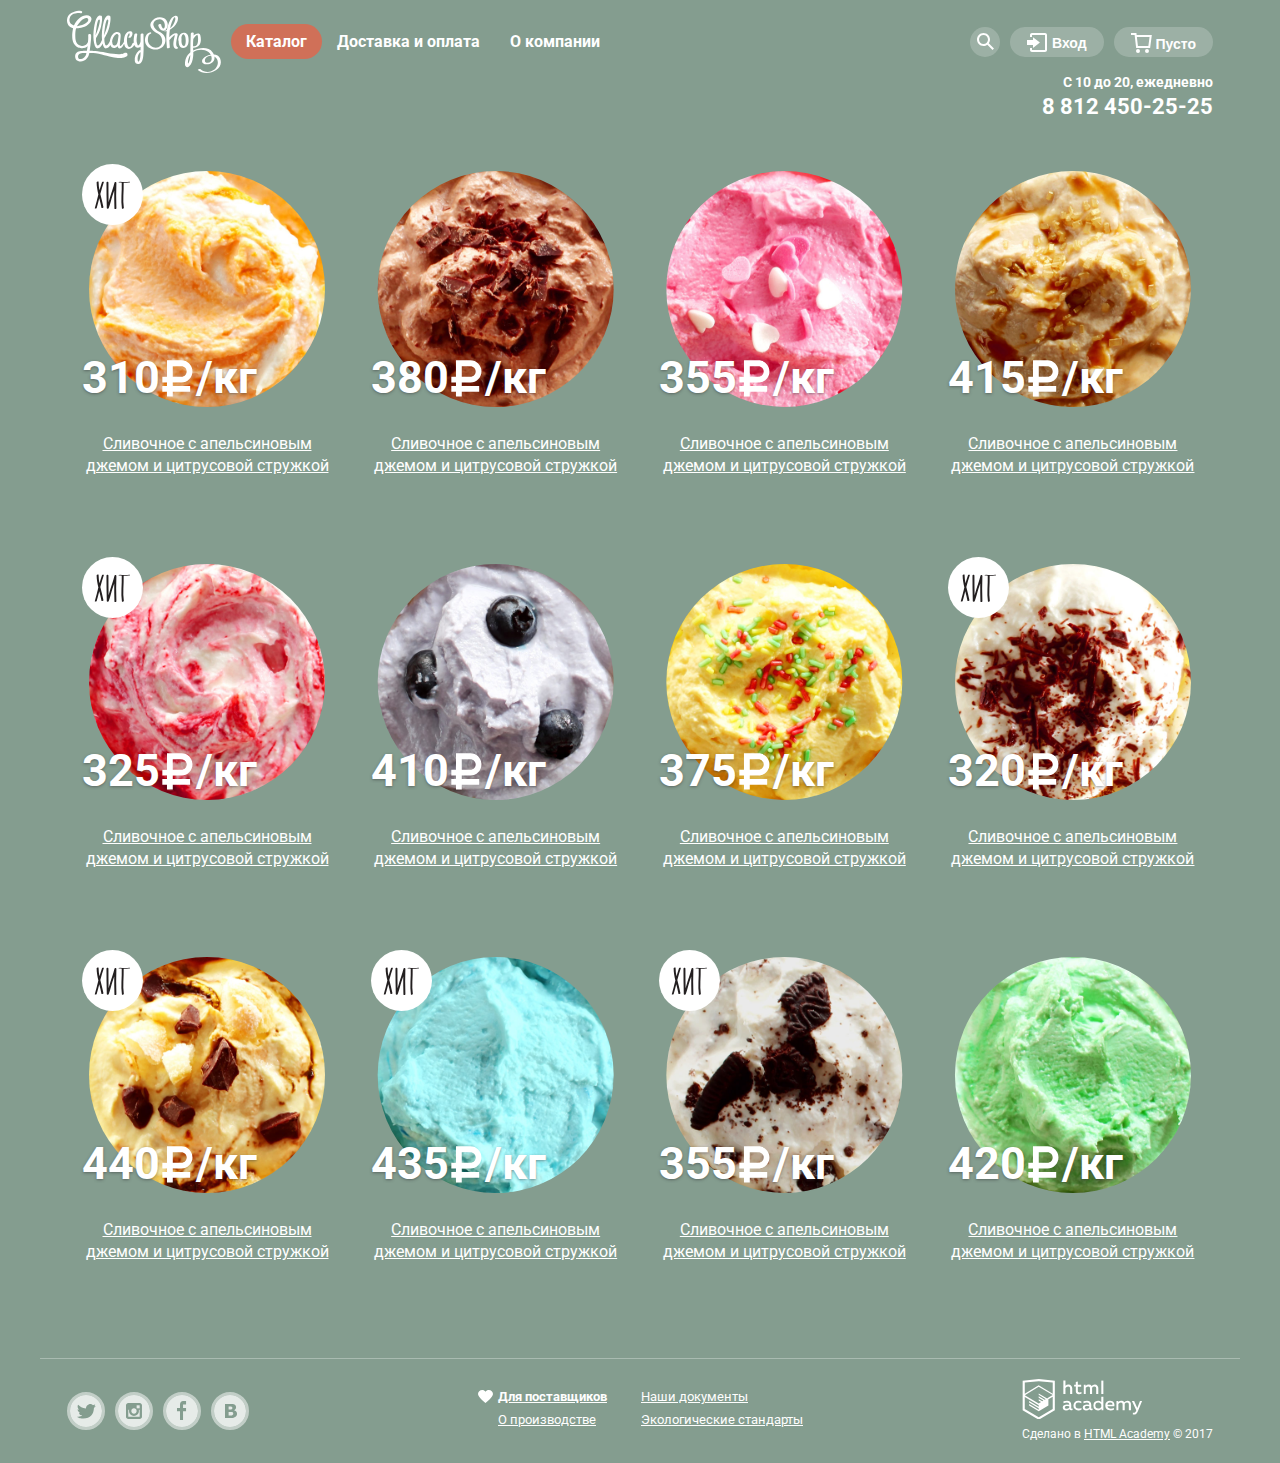
==== catalog.html @ da837dc6 "начал catalog" ====
<!DOCTYPE html>
<html lang="ru">
  <head>
    <meta charset="utf-8">
    <title>GllacyShop</title>
    <link href="https://fonts.googleapis.com/css?family=Roboto:400,700&display=swap" rel="stylesheet">
    <link rel="stylesheet" href="css/catalog.css">
  </head>
  <body class="bg_color_1">
    <div class="container">
      <header class="main_header">
        <div class="main_header__container_wrapper">
          <img src="img/logo.svg" alt="GllacyShop" class="logo">
          <nav>
            <ul class="site_navigation">
              <li>
                <a class="site_navigation__news_link active" href="#">Каталог</a>
                <ul class="site_navigation__news">
                  <li><a href="#">Новинки</a></li>
                  <li><a href="#">Сливочное</a></li>
                  <li><a href="#">Щербеты</a></li>
                  <li><a href="#">Фруктовый лед</a></li>
                  <li><a href="#">Мелорин</a></li>
                </ul>
              </li>
              <li><a href="#">Доставка и оплата</a></li>
              <li><a href="#">О компании</a></li>
            </ul>
            <div class="user_navigation">
              <div class="search_container">
                <button class="search">
                  <svg version="1.1" xmlns="http://www.w3.org/2000/svg" xmlns:xlink="http://www.w3.org/1999/xlink" x="0px" y="0px" width="17px"
                  	 height="17px" viewBox="0 0 17 17" enable-background="new 0 0 17 17" xml:space="preserve">
                  	<path fill="#FFFFFF" d="M16.958,15.527L11.75,10.32C12.533,9.247,13,7.93,13,6.5C13,2.91,10.09,0,6.5,0S0,2.91,0,6.5
                  		S2.91,13,6.5,13c1.438,0,2.763-0.473,3.839-1.263l5.205,5.204L16.958,15.527z M6.5,11C4.019,11,2,8.981,2,6.5S4.019,2,6.5,2
                    S11,4.019,11,6.5S8.981,11,6.5,11z"/>
                  </svg>
                </button>
                <div class="search__modal">
                  <form class="" action="index.html" method="post">
                    <input type="search" name="search" value="" placeholder="Что ищем?">
                  </form>
                </div>
              </div>
              <div class="login_container">
                <button class="login">
                  <svg version="1.1" id="Layer_1" xmlns="http://www.w3.org/2000/svg" xmlns:xlink="http://www.w3.org/1999/xlink" x="0px" y="0px"
                  	 width="21px" height="19px" viewBox="0 0 21 19" enable-background="new 0 0 21 19" xml:space="preserve">
                  	<polygon fill="#FFFFFF" points="6,14.875 12.917,9.5 6,4.125 6,7.042 -0.042,7.042 -0.042,11.959 6,11.959 	"/>
                  	<path fill="#FFFFFF" d="M18,0H5C3.9,0,3,0.9,3,2v2h2V2h13v15H5v-2H3v2c0,1.1,0.9,2,2,2h13c1.1,0,2-0.9,2-2V2C20,0.9,19.1,0,18,0z"
                  		/>
                  </svg>
                  <span>Вход</span>
                </button>
                <div class="login__modal">
                  <form class="login__modal_input" action="index.php" method="post">
                    <input type="email" name="email" value="" placeholder="Электронная почта">
                    <input type="password" name="password" value="" placeholder="Пароль">
                    <input type="submit" name="submit" value="Войти">
                  </form>
                  <a href="#">Забали пароль?</a>
                  <br>
                  <a href="#">Новая регистрация</a>
                </div>
              </div>
              <button class="buy">
                <svg version="1.1" id="Layer_1" xmlns="http://www.w3.org/2000/svg" xmlns:xlink="http://www.w3.org/1999/xlink" x="0px" y="0px"
                	 width="21px" height="20px" viewBox="0 0 21 20" enable-background="new 0 0 21 20" xml:space="preserve">
                	<path fill="#FFFFFF" d="M5.657,2.031L5.422,0H0v2h3.64l1.5,13h13.988l1.699-12.969H5.657z M17.372,13H6.922L5.888,4.031h12.66
                		L17.372,13z"/>
                	<circle fill="#FFFFFF" cx="6.984" cy="18" r="2"/>
                	<circle fill="#FFFFFF" cx="15.984" cy="18" r="2"/>
                </svg>
                <span>Пусто</span>
              </button>
            </div>
          </nav>
        </div>
        <div class="main_header__schedule">
          <p>С 10 до 20, ежедневно</p>
          <p>8 812 450-25-25</p>
        </div>
      </header>
      <main>
        <section class="positions">
          <div class="positions__item">
            <div class="item__img">
              <img class="hit" src="img/hit.svg" alt="Хит">
              <div class="item__img_mask">
                <img class="miniature" src="img/ice_1.jpg" alt="Мороженное">
              </div>
              <span class="price">310<img src="img/rub.svg" alt="Знак рубля">/кг</span>
            </div>
            <span>
              Сливочное с апельсиновым джемом и цитрусовой стружкой
            </span>
            <a href="#">Быстрый просмотр</a>
          </div>
          <div class="positions__item">
            <div class="item__img">
              <img class="hit visually-hidden" src="img/hit.svg" alt="Хит">
              <div class="item__img_mask">
                <img class="miniature" src="img/ice_2.jpg" alt="Мороженное">
              </div>
              <span class="price">380<img src="img/rub.svg" alt="Знак рубля">/кг</span>
            </div>
            <span>
              Сливочное с апельсиновым джемом и цитрусовой стружкой
            </span>
            <a href="#">Быстрый просмотр</a>
          </div>
          <div class="positions__item">
            <div class="item__img">
              <img class="hit visually-hidden" src="img/hit.svg" alt="Хит">
              <div class="item__img_mask">
                <img class="miniature" src="img/ice_3.jpg" alt="Мороженное">
              </div>
              <span class="price">355<img src="img/rub.svg" alt="Знак рубля">/кг</span>
            </div>
            <span>
              Сливочное с апельсиновым джемом и цитрусовой стружкой
            </span>
            <a href="#">Быстрый просмотр</a>
          </div>
          <div class="positions__item">
            <div class="item__img">
              <img class="hit visually-hidden" src="img/hit.svg" alt="Хит">
              <div class="item__img_mask">
                <img class="miniature" src="img/ice_4.jpg" alt="Мороженное">
              </div>
              <span class="price">415<img src="img/rub.svg" alt="Знак рубля">/кг</span>
            </div>
            <span>
              Сливочное с апельсиновым джемом и цитрусовой стружкой
            </span>
            <a href="#">Быстрый просмотр</a>
          </div>
          <div class="positions__item">
            <div class="item__img">
              <img class="hit" src="img/hit.svg" alt="Хит">
              <div class="item__img_mask">
                <img class="miniature" src="img/ice_5.jpg" alt="Мороженное">
              </div>
              <span class="price">325<img src="img/rub.svg" alt="Знак рубля">/кг</span>
            </div>
            <span>
              Сливочное с апельсиновым джемом и цитрусовой стружкой
            </span>
            <a href="#">Быстрый просмотр</a>
          </div>
          <div class="positions__item">
            <div class="item__img">
              <img class="hit visually-hidden" src="img/hit.svg" alt="Хит">
              <div class="item__img_mask">
                <img class="miniature" src="img/ice_6.jpg" alt="Мороженное">
              </div>
              <span class="price">410<img src="img/rub.svg" alt="Знак рубля">/кг</span>
            </div>
            <span>
              Сливочное с апельсиновым джемом и цитрусовой стружкой
            </span>
            <a href="#">Быстрый просмотр</a>
          </div>
          <div class="positions__item">
            <div class="item__img">
              <img class="hit visually-hidden" src="img/hit.svg" alt="Хит">
              <div class="item__img_mask">
                <img class="miniature" src="img/ice_7.jpg" alt="Мороженное">
              </div>
              <span class="price">375<img src="img/rub.svg" alt="Знак рубля">/кг</span>
            </div>
            <span>
              Сливочное с апельсиновым джемом и цитрусовой стружкой
            </span>
            <a href="#">Быстрый просмотр</a>
          </div>
          <div class="positions__item">
            <div class="item__img">
              <img class="hit" src="img/hit.svg" alt="Хит">
              <div class="item__img_mask">
                <img class="miniature" src="img/ice_8.jpg" alt="Мороженное">
              </div>
              <span class="price">320<img src="img/rub.svg" alt="Знак рубля">/кг</span>
            </div>
            <span>
              Сливочное с апельсиновым джемом и цитрусовой стружкой
            </span>
            <a href="#">Быстрый просмотр</a>
          </div>
          <div class="positions__item">
            <div class="item__img">
              <img class="hit" src="img/hit.svg" alt="Хит">
              <div class="item__img_mask">
                <img class="miniature" src="img/ice_9.jpg" alt="Мороженное">
              </div>
              <span class="price">440<img src="img/rub.svg" alt="Знак рубля">/кг</span>
            </div>
            <span>
              Сливочное с апельсиновым джемом и цитрусовой стружкой
            </span>
            <a href="#">Быстрый просмотр</a>
          </div>
          <div class="positions__item">
            <div class="item__img">
              <img class="hit" src="img/hit.svg" alt="Хит">
              <div class="item__img_mask">
                <img class="miniature" src="img/ice_10.jpg" alt="Мороженное">
              </div>
              <span class="price">435<img src="img/rub.svg" alt="Знак рубля">/кг</span>
            </div>
            <span>
              Сливочное с апельсиновым джемом и цитрусовой стружкой
            </span>
            <a href="#">Быстрый просмотр</a>
          </div>
          <div class="positions__item">
            <div class="item__img">
              <img class="hit" src="img/hit.svg" alt="Хит">
              <div class="item__img_mask">
                <img class="miniature" src="img/ice_11.jpg" alt="Мороженное">
              </div>
              <span class="price">355<img src="img/rub.svg" alt="Знак рубля">/кг</span>
            </div>
            <span>
              Сливочное с апельсиновым джемом и цитрусовой стружкой
            </span>
            <a href="#">Быстрый просмотр</a>
          </div>
          <div class="positions__item">
            <div class="item__img">
              <img class="hit visually-hidden" src="img/hit.svg" alt="Хит">
              <div class="item__img_mask">
                <img class="miniature" src="img/ice_12.jpg" alt="Мороженное">
              </div>
              <span class="price">420<img src="img/rub.svg" alt="Знак рубля">/кг</span>
            </div>
            <span>
              Сливочное с апельсиновым джемом и цитрусовой стружкой
            </span>
            <a href="#">Быстрый просмотр</a>
          </div>
        </section>
      </main>

    </div>
    <footer class="footer_main">
      <div class="container">
        <ul class="social">
          <li><a href="https://twitter.com"><img src="img/icon_twitter.svg" alt="twitter"></a></li>
          <li><a href="https://www.instagram.com"><img src="img/icon_instagram.svg" alt="instagram"></a></li>
          <li><a href="https://www.facebook.com"><img src="img/icon_facebook.svg" alt="facebook"></a></li>
          <li><a href="https://www.vk.com"><img src="img/icon_vk.svg" alt="vk"></a></li>
        </ul>
        <div class="footer__menu">
          <div class="menu__item love">
            <a href="#">Для поставщиков</a>
            <a href="#">О производстве</a>
          </div>
          <div class="menu__item">
            <a href="#">Наши документы</a>
            <a href="#">Экологические стандарты</a>
          </div>
        </div>
        <div class="html_academy">
          <img src="img/html_academy.svg" alt="academy">
          <p>Сделано в <a href="https://htmlacademy.ru">HTML Academy</a> &copy; 2017</p>
        </div>
      </div>
    </footer>

    <script src="https://ajax.googleapis.com/ajax/libs/jquery/2.1.1/jquery.min.js"></script>
    <script src="js/slider.js"></script>
    <script src="js/feedback_show.js"></script>
    <script src="js/serch.js"></script>
  </body>
</html>
---- css/catalog.css ----
/* Базовые стили */

* {
  margin: 0;
  padding: 0;
}

body {
  font-family: 'Roboto', Arial, sans-serif;
  font-size: 16px;
  line-height: 22px;
}

.bg_color_1 {
  background-color: #849d8f;
}

.container {
  width: 1200px;
  box-sizing: border-box;
  padding: 0 27px;
  margin: 0 auto;
}

.visually-hidden:not(:focus):not(:active),
  input[type="checkbox"].visually-hidden,
  input[type="radio"].visually-hidden {
  position: absolute;
  width: 1px;
  height: 1px;
  margin: -1px;
  border: 0;
  padding: 0;
  white-space: nowrap;
  clip-path: inset(100%);
  clip: rect(0 0 0 0);
  overflow: hidden;
}

.yes {
  display: block;
}

.net {
  display: none;
}

/* Header */

.main_header {
  margin-top: 10px;
}

  .main_header__container_wrapper {
    display: flex;
  }

  .main_header__container_wrapper nav {
    display: flex;
    justify-content: space-between;
    width: 100%;
  }

    .site_navigation {
      display: flex;
      align-items: center;
      list-style-type: none;
      position: relative;
    }

      .logo {
        margin-right: 10px;
      }

      .site_navigation a {
        padding: 8px 15px;
        border-radius: 30px;
        line-height: 18px;
        font-weight: bold;
        color: #ffffff;
        text-decoration: none;
      }

        .site_navigation a:hover {
          background-color: #f7f6f3;
          color: #000000;
        }

        .site_navigation a:active {
          background-color: #f7f6f3;
          color: #000000;
          box-shadow: inset 0 2px 3px 0 #696969;
        }

        .site_navigation .active {
          color: #ffffff !important;
          background-color: #d07058 !important;
          box-shadow: inset 0 0 0 0 #696969 !important;
        }

        /* .site_navigation span::before {
          content: "";
          width: 100%;
          height: 1px;
          background-color: #ffffff;
          opacity: 0.2;
          position: absolute;
          left: 0;
          bottom: 0;
        } */

      .site_navigation__news {
        list-style-type: none;
        width: 143px;
        /* padding: 10px 20px; */
        border-radius: 10px;
        background-color: #f8f7f4;
        font-size: 14px;
        line-height: 16px;
        box-shadow: 0 20px 20px 0 rgba(0, 0, 0, 0.4);
        position: absolute;
        left: 0;
        top: 55px;
        display: none;
      }

      .site_navigation__news_link:hover + .site_navigation__news {
        display: block;
      }

        .site_navigation__news li:first-child a {
          font-weight: bold;
          position: relative;
          border-radius: 10px 10px 0 0;
        }

        .site_navigation__news li:last-child a {
          border-radius: 0 0 10px 10px;
        }

        .site_navigation__news li:first-child a::after {
          content: "";
          display: block;
          width: 128px;
          height: 1px;
          background-color: #d1d0ce;
          position: absolute;
          left: 7px;
          bottom: 0;
        }

          .site_navigation__news a {
            display: block;
            color: #323232;
            text-decoration: none;
            padding: 8px 20px;
            font-weight: normal;
            border-radius: 0;
            box-shadow: none;
          }

            .site_navigation__news a:hover {
              background-color: #fbded8;
              box-shadow: none;
            }

            .site_navigation__news a:active {
              background-color: #f6b5a5;
              box-shadow: none;
            }

    .user_navigation {
      display: flex;
      align-items: center;
    }

      .search {
        text-align: center;
        width: 30px;
        height: 30px;
        border: 0;
        border-radius: 15px;
        box-sizing: border-box;
        background-color: rgba(255, 255, 255, 0.2);
        cursor: pointer;
        /* position: relative; */
      }

        .search_container {
          position: relative;
        }

      .search:hover + .search__modal {
        display: block;
      }

        .search svg {
          position: relative;
          top: 1px;
        }

          .search:hover {
            background-color: rgba(248, 247, 244, 1);
          }

          .search:hover path {
            fill: #000000;
          }

            .search__modal {
              position: absolute;
              right: 0;
              top: 35px;
              width: 343px;
              height: 84px;
              padding: 20px 16px;
              box-sizing: border-box;
              border-radius: 6px;
              background-color: #f8f7f4;
              box-shadow: 0 20px 20px 0 rgba(0, 0, 0, 0.4);
              display: none;
            }

              .search__modal input {
                width: 100%;
                padding: 13px 14px;
                box-sizing: border-box;
                border: 1px solid #d3d3d2;
                border-radius: 6px;
                font-weight: bold;
                font-size: 16px;
                color: #323232;
              }

              .search__modal input::placeholder {
                font-weight: normal;
                color: #999999;
              }

                .search__modal input:hover {
                  border: 1px solid #c7c6c5;
                }

      .login, .buy {
        height: 30px;
        padding: 6px 17px;
        border: 0;
        border-radius: 30px;
        box-sizing: border-box;
        background-color: rgba(255, 255, 255, 0.2);
        margin-left: 10px;
        cursor: pointer;
        color: #ffffff;
        font-size: 14px;
        line-height: 16px;
        font-weight: bold;
        text-decoration: none;
        /* position: relative; */
      }

        .login_container {
          position: relative;
        }

      .login:hover + .login__modal {
        display: block;
      }

        .login__modal {
          position: absolute;
          right: 0;
          top: 35px;
          width: 277px;
          height: 214px;
          padding: 20px 16px;
          box-sizing: border-box;
          border-radius: 6px;
          background-color: #f8f7f4;
          box-shadow: 0 20px 20px 0 rgba(0, 0, 0, 0.4);
          display: none;
        }

          .login__modal input {
            width: 100%;
            padding: 13px 14px;
            box-sizing: border-box;
            border: 1px solid #d3d3d2;
            border-radius: 6px;
            margin-bottom: 20px;
            font-weight: bold;
            font-size: 16px;
            color: #323232;
          }

          .login__modal input::placeholder {
            font-weight: normal;
            color: #999999;
          }

            .login__modal input:hover {
              border: 1px solid #c7c6c5;
            }

          .login__modal input[type="submit"] {
            display: block;
            box-sizing: border-box;
            height: 45px;
            width: 100px;
            padding: 10px 7px;
            margin-bottom: 0;
            border-radius: 21px;
            border: 0;
            background: linear-gradient(to top, #e74a35, #f26843);
            box-shadow: 0 2px 2px 0 rgba(172, 16, 0, 0.64);
            color: #ffffff;
            font-weight: bold;
            font-size: 18px;
            line-height: 24px;
            text-decoration: none;
            cursor: pointer;
            float: left;
            margin-right: 15px;
          }

            .login__modal input[type="submit"]:hover {
              background: linear-gradient(to top, #ec6f5e, #f58669);
              box-shadow: 0 2px 2px 0 rgba(172, 16, 0, 1);
            }

            .login__modal input[type="submit"]:active {
              background: linear-gradient(to top, #e1613e, #d84732);
              box-shadow: inset 0 2px 2px 0 rgba(148, 39, 24, 1);
            }

          .login__modal a {
            font-size: 13px;
            line-height: 24px;
            color: #323232;
            font-weight: normal;
          }

            .login__modal a:hover {
              color: #ffbc9e;
            }

        .login span, .buy span {
          position: relative;
          top: -4px;
        }

          .login:hover, .buy:hover {
            color: #000000;
            background-color: rgba(248, 247, 244, 1);
          }

          .login:hover polygon, .login:hover path, .buy:hover path, .buy:hover circle {
            fill: #000000;
          }

  .main_header__schedule {
    color: #ffffff;
    text-align: right;
    font-size: 14px;
    line-height: 16px;
    font-weight: bold;
  }

    .main_header__schedule p:last-child {
      font-size: 22px;
      line-height: 24px;
      margin-top: 5px;
    }

/* positions */

.positions {
  margin-top: 40px;
  display: flex;
  justify-content: space-between;
  flex-wrap: wrap;
}

  .positions__item {
    width: 250px;
    padding: 5px 15px 20px 15px;
  }

  .positions__item:hover {
    background-color: rgba(255, 255, 255, 0.2);
    box-shadow: 0 20px 30px 0 rgba(0, 0, 0, 0.25);
    border-radius: 10px;
  }

    .item__img {
      position: relative;
      margin-bottom: 13px;
    }

      .item__img .hit {
        position: absolute;
        z-index: 1;
      }

      .item__img .price {
        position: absolute;
        bottom: 20px;
        font-size: 45px;
        line-height: 45px;
        font-weight: bold;
        color: #ffffff;
        text-shadow: 0 1px 3px rgba(49, 50, 53, 0.5);
      }

        .price img {
          height: 42px;
          position: relative;
          top: 7px;
        }

        .miniature {
          clip-path: circle(118px at center);
        }

        .item__img_mask img {
          width: 100%;
        }

    .positions__item > span {
      display: block;
      font-size: 16px;
      line-height: 22px;
      color: #ffffff;
      text-align: center;
      text-decoration: underline;
      margin-bottom: 10px;
    }

    .positions__item > a {
      display: block;
      text-align: center;
      box-sizing: border-box;
      height: 45px;
      padding: 12px 24px;
      border-radius: 30px;
      background: linear-gradient(to top, #e74a35, #f26843);
      box-shadow: 0 2px 2px 0 rgba(172, 16, 0, 0.64);
      color: #ffffff;
      font-weight: bold;
      font-size: 18px;
      line-height: 24px;
      text-decoration: none;
      /* display: none; */
      opacity: 0;
    }

      .positions__item:hover > a {
        /* display: block; */
        opacity: 1;
      }

      .positions__item a:hover {
        background: linear-gradient(to top, #ec6f5e, #f58669);
        box-shadow: 0 2px 2px 0 rgba(172, 16, 0, 1);
      }

      .positions__item a:active {
        background: linear-gradient(to top, #e1613e, #d84732);
        box-shadow: inset 0 2px 2px 0 rgba(148, 39, 24, 1);
      }

/* footer */

.footer_main {
  padding: 20px 0;
}

  .footer_main > .container {
    display: flex;
    justify-content: space-between;
    align-items: center;
    border-top: 1px solid #a9bbb1;
    padding-top: 20px;
  }

    .social {
      list-style-type: none;
      display: flex;
    }

      .social li {
        width: 32px;
        height: 32px;
        border-radius: 50%;
        border: 3px solid rgba(255, 255, 255, 0.5);
        text-align: center;
        margin-right: 10px;
      }

      .social li:hover {
        border: 3px solid rgba(255, 255, 255, 0.7);
      }

        .social li img {
          opacity: 0.8;
        }

        .social li img:hover {
          opacity: 1;
        }

    .footer__menu {
      display: flex;
      justify-content: space-between;
      width: 325px;
    }

      .menu__item {
        /* margin-right: 10px; */
      }

      .love {
        padding-left: 20px;
        background: url("../img/icon_love.svg") left 2px no-repeat;
        margin-right: 30px;
      }

        .love a:first-child {
          font-weight: bold;
        }

        .menu__item a {
          display: block;
          font-size: 13px;
          line-height: 18px;
          color: #fefefe;
          margin-bottom: 5px;
        }

        .menu__item a:hover {
          color: #ffbc9e;
        }

    .html_academy {
      color: #fefefe;
    }

      .html_academy img {
        width: 129px;
        height: 40px;
        position: relative;
        left: -7px;
      }

      .html_academy p {
        font-size: 12px;
        line-height: 18px;
      }

        .html_academy p a {
          color: #fefefe;
        }

        .html_academy p a:hover {
          color: #ffbc9e;
        }

/* feedback */

.feedback__bg {
  width: 100%;
  height: 100%;
  position: fixed;
  left: 0;
  top: 0;
  background: rgba(0, 0, 0, 0.3);
  z-index: 1;
  display: none;
}

  .feedback_blok {
    height: 443px;
    width: 477px;
    box-sizing: border-box;
    background-color: #f8f7f4;
    border-radius: 10px;
    padding: 27px 25px;
    position: fixed;
    top: 50%;
    left: 50%;
    margin-left: -238.5px;
    margin-top: -221.5px;
  }

    .feedback__form {
      position: relative;
    }

      .feedback_blok h2 {
        font-size: 24px;
        line-height: 28px;
        color: 32322;
        margin-bottom: 20px;
      }

        .feedback__form input {
          width: 266px;
          height: 42px;
          padding: 14px;
          box-sizing: border-box;
          border: 1px solid #d3d3d2;
          border-radius: 6px;
          margin-bottom: 20px;
          font-weight: bold;
          font-size: 16px;
          color: #323232;
        }

          .feedback__form input::placeholder {
            font-weight: normal;
            color: #999999;
          }

        .feedback__form textarea {
          width: 100%;
          padding: 14px;
          box-sizing: border-box;
          border: 1px solid #d3d3d2;
          border-radius: 6px;
          margin-bottom: 20px;
          font-weight: bold;
          font-size: 16px;
          color: #323232;
        }

          .feedback__form textarea::placeholder {
            font-weight: normal;
            color: #999999;
          }

        .feedback__form input[type="submit"] {
          display: inline-block;
          box-sizing: border-box;
          height: 45px;
          width: 138px;
          padding: 10px 7px;
          border-radius: 30px;
          border: 0;
          background: linear-gradient(to top, #e74a35, #f26843);
          box-shadow: 0 2px 2px 0 rgba(172, 16, 0, 0.64);
          color: #ffffff;
          font-weight: bold;
          font-size: 18px;
          line-height: 24px;
          text-decoration: none;
          cursor: pointer;
          position: absolute;
          right: 0;
        }

          .feedback__form input[type="submit"]:hover {
            background: linear-gradient(to top, #ec6f5e, #f58669);
            box-shadow: 0 2px 2px 0 rgba(172, 16, 0, 1);
          }

          .feedback__form input[type="submit"]:active {
            background: linear-gradient(to top, #e1613e, #d84732);
            box-shadow: inset 0 2px 2px 0 rgba(148, 39, 24, 1);
          }

        .feedback__close {
          cursor: pointer;
          border: 0;
          width: 0;
          height: 0;
        }

          .feedback__close::after {
            content: "";
            display: block;
            height: 3px;
            width: 22px;
            background-color: #231f20;
            transform: rotate(45deg);
            position: absolute;
            top: -55px;
            right: -10px;
          }

          .feedback__close::before {
            content: "";
            display: block;
            height: 3px;
            width: 22px;
            background-color: #231f20;
            transform: rotate(-45deg);
            position: absolute;
            top: -55px;
            right: -10px;
          }

/* Анимация */

.show {
  display: block;
}

@keyframes show {
  0% { transform: translateY(-2000px); }
  50% { transform: translateY(20px); }
  100% { transform: translateY(0); }
}

.show_spull {
  animation-name: show;
  animation-duration: 0.6s;
}

@keyframes shake {
  0%, 100% { transform: translateX(0); }
  10%, 30%, 50%, 70%, 90% { transform: translateX(-10px); }
  20%, 40%, 60%, 80% { transform: translateX(10px); }
}

.modal_error {
  animation-name: shake;
  animation-duration: 0.6s;
}

@media (min-width: 900px) and (max-width: 1199px)  {
  .visually-hidden:not(:focus):not(:active),
    input[type="checkbox"].visually-hidden,
    input[type="radio"].visually-hidden {
    position: static;
  }

  .container {
    width: 100%;
    box-sizing: border-box;
    padding: 0 2.25%;
    margin: 0;
  }

  .slider__wrapper {
    justify-content: space-between;
  }

    .slider a {
      margin-left: 0;
    }

  .stock__item {
    width: 48.8%;
    /* height: 230px; */
  }

  .positions__item {
    width: 20%;
  }

    .miniature {
      clip-path: circle(91px at center);
    }

    .item__img .price {
      font-size: 25px;
      line-height: 20px;
    }

      .price img {
        height: 28px;
      }

    .positions__item > a {
      padding: 12px 1px;
    }

  .advantages__item {
    width: 47.12%;
  }

  .other {
    align-items: stretch;
  }

    .other__news {
      width: 48.8%;
      height: auto;
    }

    .other__post {
      width: 48.8%;
      height: auto;
    }

      .post__wrapper p {
        margin-bottom: 10px;
      }

      .post__form {
        position: static;
      }

        .post__form input[type=email] {
          margin-bottom: 10px;
          width: 60%;
        }

        .post__form input[type=submit] {
        }
}
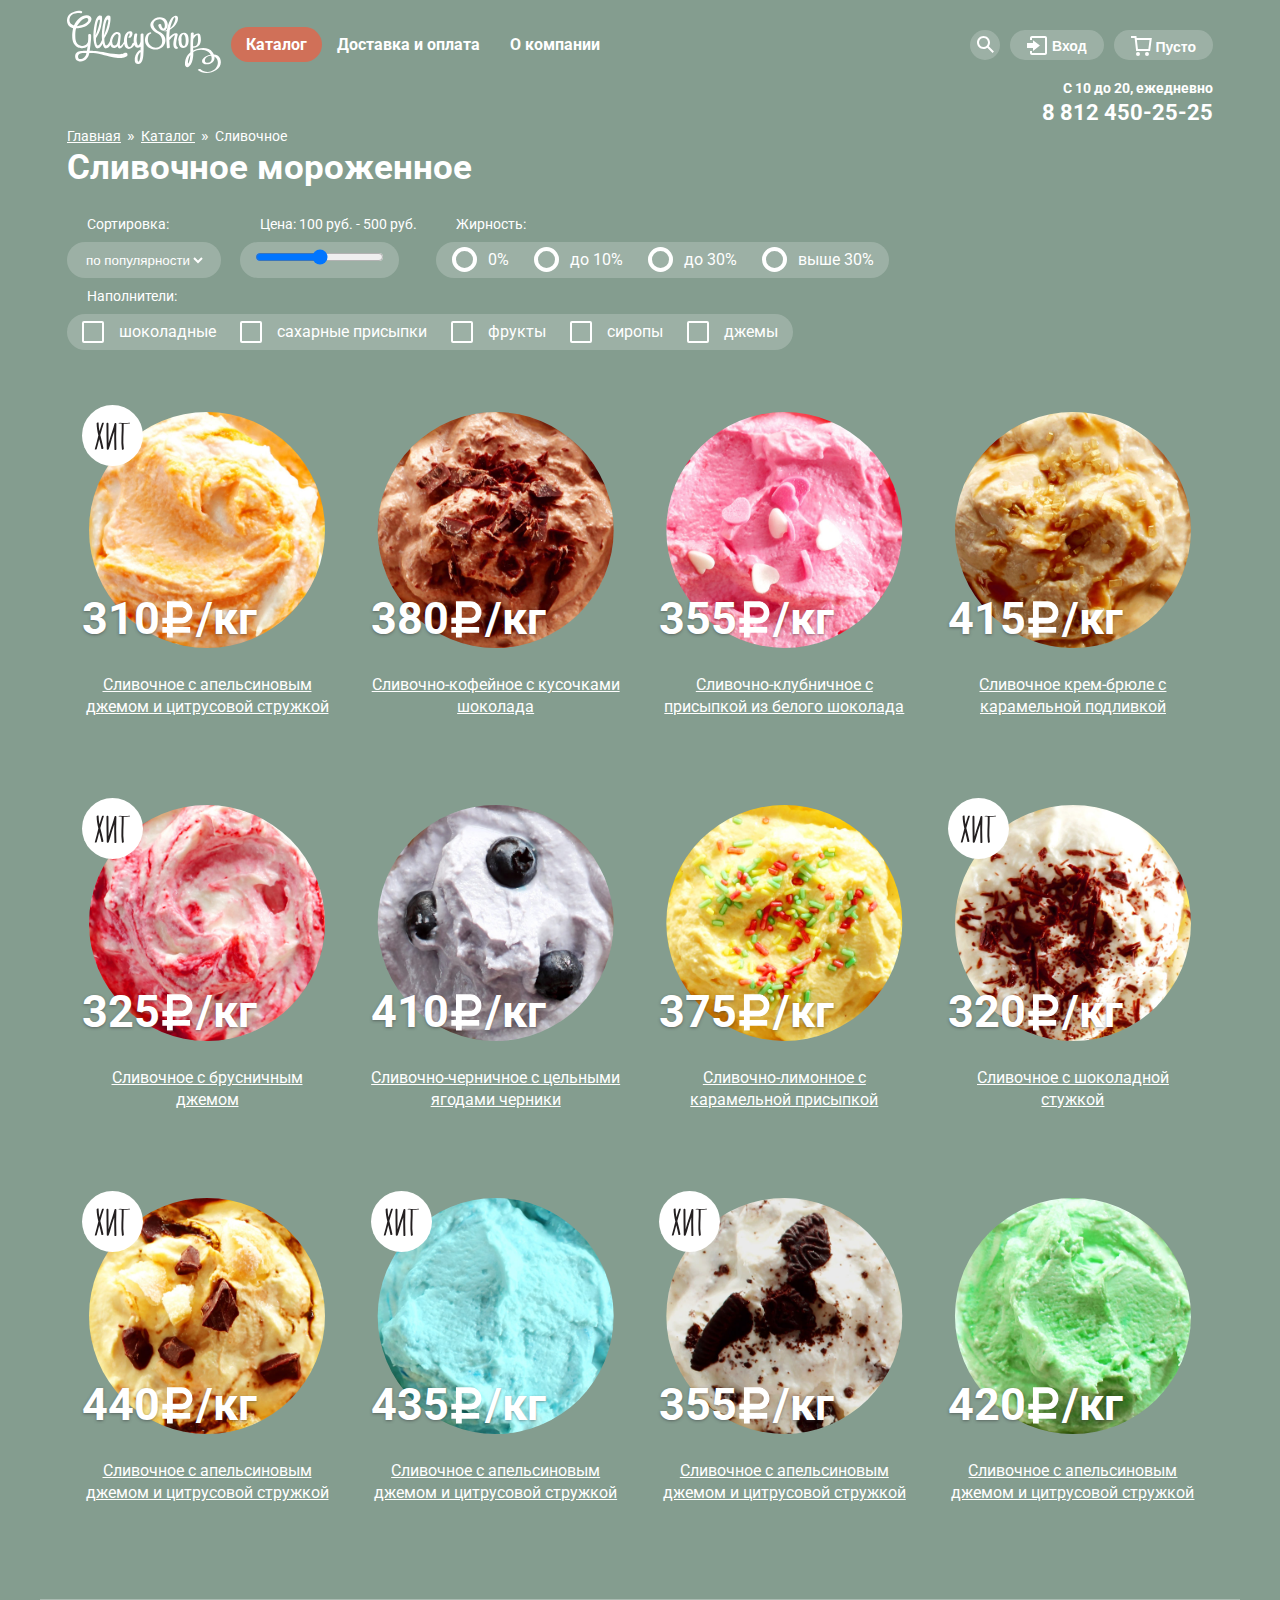
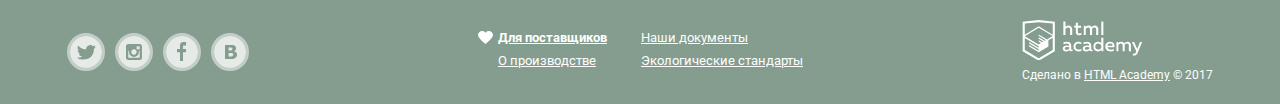
==== commit 6d58d206: "начал работу над сортировкой" ====
--- a/catalog.html
+++ b/catalog.html
@@ -10,18 +10,11 @@
     <div class="container">
       <header class="main_header">
         <div class="main_header__container_wrapper">
-          <img src="img/logo.svg" alt="GllacyShop" class="logo">
+          <a href="index.html"><img src="img/logo.svg" alt="GllacyShop" class="logo"></a>
           <nav>
             <ul class="site_navigation">
               <li>
-                <a class="site_navigation__news_link active" href="#">Каталог</a>
-                <ul class="site_navigation__news">
-                  <li><a href="#">Новинки</a></li>
-                  <li><a href="#">Сливочное</a></li>
-                  <li><a href="#">Щербеты</a></li>
-                  <li><a href="#">Фруктовый лед</a></li>
-                  <li><a href="#">Мелорин</a></li>
-                </ul>
+                <a class="site_navigation__news_link active">Каталог</a>
               </li>
               <li><a href="#">Доставка и оплата</a></li>
               <li><a href="#">О компании</a></li>
@@ -82,6 +75,80 @@
         </div>
       </header>
       <main>
+        <section class="catalog">
+          <ul class="catalog__list">
+            <li><a href="index.html">Главная</a></li>
+            <li><a href="index.html">Каталог</a></li>
+            <li><a>Сливочное</a></li>
+          </ul>
+          <h2 class="catalog__headline">Сливочное мороженное</h2>
+        </section>
+        <section class="filter">
+          <form class="filter__forma" action="index.html" method="post">
+            <div class="forma_item">
+              <span>Сортировка:</span>
+              <div class="forma__wrapper">
+                <select class="forma_select" name="forma_select">
+                  <option value="по популярности">по популярности</option>
+                  <option value="по популярности">по цене</option>
+                </select>
+              </div>
+            </div>
+            <div class="forma_item">
+              <span>Цена: 100 руб. - 500 руб.</span>
+              <div class="forma__wrapper">
+                <input type="range" min="0" max="100" step="1" value="50">
+              </div>
+            </div>
+            <div class="forma_item">
+              <span>Жирность:</span>
+              <div class="forma__wrapper">
+                <label class="radio_label">
+                  <input class="visually-hidden" type="radio" name="percent" value="0">
+                  <span>0%</span>
+                </label>
+                <label class="radio_label">
+                  <input class="visually-hidden" type="radio" name="percent" value="10">
+                  <span>до 10%</span>
+                </label>
+                <label class="radio_label">
+                  <input class="visually-hidden" type="radio" name="percent" value="<=30">
+                  <span>до 30%</span>
+                </label>
+                <label class="radio_label">
+                  <input class="visually-hidden" type="radio" name="percent" value=">=30">
+                  <span>выше 30%</span>
+                </label>
+              </div>
+            </div>
+            <div class="forma_item">
+              <span>Наполнители:</span>
+              <div class="forma__wrapper">
+                <label class="checkbox_label">
+                  <input class="visually-hidden" type="checkbox" name="chocolate" value="шоколадные">
+                  <span>шоколадные</span>
+                </label>
+                <label class="checkbox_label">
+                  <input class="visually-hidden" type="checkbox" name="chocolate1" value="сахарные присыпки">
+                  <span>сахарные присыпки</span>
+                </label>
+                <label class="checkbox_label">
+                  <input class="visually-hidden" type="checkbox" name="chocolate2" value="фрукты">
+                  <span>фрукты</span>
+                </label>
+                <label class="checkbox_label">
+                  <input class="visually-hidden" type="checkbox" name="chocolate3" value="сиропы">
+                  <span>сиропы</span>
+                </label>
+                <label class="checkbox_label">
+                  <input class="visually-hidden" type="checkbox" name="chocolate4" value="джемы">
+                  <span>джемы</span>
+                </label>
+              </div>
+            </div>
+
+          </form>
+        </section>
         <section class="positions">
           <div class="positions__item">
             <div class="item__img">
@@ -105,7 +172,7 @@
               <span class="price">380<img src="img/rub.svg" alt="Знак рубля">/кг</span>
             </div>
             <span>
-              Сливочное с апельсиновым джемом и цитрусовой стружкой
+              Сливочно-кофейное с кусочками шоколада
             </span>
             <a href="#">Быстрый просмотр</a>
           </div>
@@ -118,7 +185,7 @@
               <span class="price">355<img src="img/rub.svg" alt="Знак рубля">/кг</span>
             </div>
             <span>
-              Сливочное с апельсиновым джемом и цитрусовой стружкой
+              Сливочно-клубничное с присыпкой из белого шоколада
             </span>
             <a href="#">Быстрый просмотр</a>
           </div>
@@ -131,7 +198,7 @@
               <span class="price">415<img src="img/rub.svg" alt="Знак рубля">/кг</span>
             </div>
             <span>
-              Сливочное с апельсиновым джемом и цитрусовой стружкой
+              Сливочное крем-брюле с карамельной подливкой
             </span>
             <a href="#">Быстрый просмотр</a>
           </div>
@@ -144,7 +211,7 @@
               <span class="price">325<img src="img/rub.svg" alt="Знак рубля">/кг</span>
             </div>
             <span>
-              Сливочное с апельсиновым джемом и цитрусовой стружкой
+              Сливочное с брусничным джемом
             </span>
             <a href="#">Быстрый просмотр</a>
           </div>
@@ -157,7 +224,7 @@
               <span class="price">410<img src="img/rub.svg" alt="Знак рубля">/кг</span>
             </div>
             <span>
-              Сливочное с апельсиновым джемом и цитрусовой стружкой
+              Сливочно-черничное с цельными ягодами черники
             </span>
             <a href="#">Быстрый просмотр</a>
           </div>
@@ -170,7 +237,7 @@
               <span class="price">375<img src="img/rub.svg" alt="Знак рубля">/кг</span>
             </div>
             <span>
-              Сливочное с апельсиновым джемом и цитрусовой стружкой
+              Сливочно-лимонное с карамельной присыпкой
             </span>
             <a href="#">Быстрый просмотр</a>
           </div>
@@ -183,7 +250,7 @@
               <span class="price">320<img src="img/rub.svg" alt="Знак рубля">/кг</span>
             </div>
             <span>
-              Сливочное с апельсиновым джемом и цитрусовой стружкой
+              Сливочное с шоколадной стужкой
             </span>
             <a href="#">Быстрый просмотр</a>
           </div>
@@ -271,6 +338,7 @@
     <script src="https://ajax.googleapis.com/ajax/libs/jquery/2.1.1/jquery.min.js"></script>
     <script src="js/slider.js"></script>
     <script src="js/feedback_show.js"></script>
-    <script src="js/serch.js"></script>
+    <!-- <script src="js/serch.js"></script> -->
+    <script src="js/catalog.js"></script>
   </body>
 </html>
--- a/css/catalog.css
+++ b/css/catalog.css
@@ -108,66 +108,6 @@
           left: 0;
           bottom: 0;
         } */
-
-      .site_navigation__news {
-        list-style-type: none;
-        width: 143px;
-        /* padding: 10px 20px; */
-        border-radius: 10px;
-        background-color: #f8f7f4;
-        font-size: 14px;
-        line-height: 16px;
-        box-shadow: 0 20px 20px 0 rgba(0, 0, 0, 0.4);
-        position: absolute;
-        left: 0;
-        top: 55px;
-        display: none;
-      }
-
-      .site_navigation__news_link:hover + .site_navigation__news {
-        display: block;
-      }
-
-        .site_navigation__news li:first-child a {
-          font-weight: bold;
-          position: relative;
-          border-radius: 10px 10px 0 0;
-        }
-
-        .site_navigation__news li:last-child a {
-          border-radius: 0 0 10px 10px;
-        }
-
-        .site_navigation__news li:first-child a::after {
-          content: "";
-          display: block;
-          width: 128px;
-          height: 1px;
-          background-color: #d1d0ce;
-          position: absolute;
-          left: 7px;
-          bottom: 0;
-        }
-
-          .site_navigation__news a {
-            display: block;
-            color: #323232;
-            text-decoration: none;
-            padding: 8px 20px;
-            font-weight: normal;
-            border-radius: 0;
-            box-shadow: none;
-          }
-
-            .site_navigation__news a:hover {
-              background-color: #fbded8;
-              box-shadow: none;
-            }
-
-            .site_navigation__news a:active {
-              background-color: #f6b5a5;
-              box-shadow: none;
-            }
 
     .user_navigation {
       display: flex;
@@ -371,6 +311,174 @@
       margin-top: 5px;
     }
 
+/* catalog */
+
+.catalog {
+
+}
+
+  .catalog__list {
+    list-style-type: none;
+    display: flex;
+  }
+
+    .catalog__list li {
+      padding: 0 10px;
+      position: relative;
+    }
+
+      .catalog__list li:first-child {
+        padding-left: 0;
+      }
+
+      .catalog__list li::after {
+        content: "»";
+        width: 10px;
+        height: 10px;
+        position: absolute;
+        color: #ffffff;
+        right: -6px;
+      }
+
+      .catalog__list li:last-child::after {
+        display: none;
+      }
+
+        .catalog__list li a {
+          color: #ffffff;
+          font-size: 14px;
+          line-height: 16px;
+          font-family: 'Roboto', Arial, sans-serif;
+        }
+
+.catalog__headline {
+  font-size: 35px;
+  line-height: 41px;
+  font-weight: bold;
+  color: #ffffff;
+  margin-bottom: 28px;
+}
+
+/* filter */
+
+.forma_select {
+  border: 0;
+  background: none;
+  color: #ffffff;
+}
+
+.forma_item {
+  margin-bottom: 10px;
+  display: inline-block;
+  margin-right: 15px;
+}
+
+.forma_item > span {
+  display: block;
+  font-size: 14px;
+  line-height: 16px;
+  color: #ffffff;
+  margin-bottom: 10px;
+  padding-left: 20px;
+}
+
+.forma__wrapper {
+  display: inline-block;
+  height: 36px;
+  box-sizing: border-box;
+  padding: 7px 15px;
+  background-color: rgba(255, 255, 255, 0.2);
+  border-radius: 20px;
+}
+
+  .radio_label {
+    position: relative;
+    margin-right: 20px;
+  }
+
+    .radio_label:last-child {
+      margin-right: 0;
+    }
+
+    .radio_label::before {
+      content: "";
+      width: 17px;
+      height: 17px;
+      background: none;
+      border: 4px solid #ffffff;
+      border-radius: 15px;
+      position: absolute;
+      top: -3px;
+      left: 1px;
+    }
+
+      .radio_label span {
+        padding-left: 37px;
+        font-size: 16px;
+        line-height: 18px;
+        color: #ffffff;
+        position: relative;
+      }
+
+        .radio_label span::before {
+          content: "";
+          width: 9px;
+          height: 9px;
+          background: #ffffff;
+          border-radius: 15px;
+          position: absolute;
+          top: 5px;
+          left: 9px;
+          display: none;
+        }
+
+        .radio_label input:checked + span::before {
+          display: block;
+        }
+
+    .checkbox_label {
+      position: relative;
+      margin-right: 20px;
+    }
+
+      .checkbox_label:last-child {
+        margin-right: 0;
+      }
+
+      .checkbox_label::before {
+        content: "";
+        width: 18px;
+        height: 18px;
+        background: none;
+        border: 2px solid #ffffff;
+        border-radius: 2px;
+        position: absolute;
+        top: -1px;
+      }
+
+        .checkbox_label span {
+          padding-left: 37px;
+          font-size: 16px;
+          line-height: 18px;
+          color: #ffffff;
+          position: relative;
+        }
+
+          .checkbox_label span::before {
+            content: "";
+            width: 30px;
+            height: 30px;
+            background: url("../img/icon_check.png") no-repeat;
+            position: absolute;
+            top: 0px;
+            left: 1px;
+            display: none;
+          }
+
+          .checkbox_label input:checked + span::before {
+            display: block;
+          }
+
 /* positions */
 
 .positions {
@@ -564,140 +672,6 @@
           color: #ffbc9e;
         }
 
-/* feedback */
-
-.feedback__bg {
-  width: 100%;
-  height: 100%;
-  position: fixed;
-  left: 0;
-  top: 0;
-  background: rgba(0, 0, 0, 0.3);
-  z-index: 1;
-  display: none;
-}
-
-  .feedback_blok {
-    height: 443px;
-    width: 477px;
-    box-sizing: border-box;
-    background-color: #f8f7f4;
-    border-radius: 10px;
-    padding: 27px 25px;
-    position: fixed;
-    top: 50%;
-    left: 50%;
-    margin-left: -238.5px;
-    margin-top: -221.5px;
-  }
-
-    .feedback__form {
-      position: relative;
-    }
-
-      .feedback_blok h2 {
-        font-size: 24px;
-        line-height: 28px;
-        color: 32322;
-        margin-bottom: 20px;
-      }
-
-        .feedback__form input {
-          width: 266px;
-          height: 42px;
-          padding: 14px;
-          box-sizing: border-box;
-          border: 1px solid #d3d3d2;
-          border-radius: 6px;
-          margin-bottom: 20px;
-          font-weight: bold;
-          font-size: 16px;
-          color: #323232;
-        }
-
-          .feedback__form input::placeholder {
-            font-weight: normal;
-            color: #999999;
-          }
-
-        .feedback__form textarea {
-          width: 100%;
-          padding: 14px;
-          box-sizing: border-box;
-          border: 1px solid #d3d3d2;
-          border-radius: 6px;
-          margin-bottom: 20px;
-          font-weight: bold;
-          font-size: 16px;
-          color: #323232;
-        }
-
-          .feedback__form textarea::placeholder {
-            font-weight: normal;
-            color: #999999;
-          }
-
-        .feedback__form input[type="submit"] {
-          display: inline-block;
-          box-sizing: border-box;
-          height: 45px;
-          width: 138px;
-          padding: 10px 7px;
-          border-radius: 30px;
-          border: 0;
-          background: linear-gradient(to top, #e74a35, #f26843);
-          box-shadow: 0 2px 2px 0 rgba(172, 16, 0, 0.64);
-          color: #ffffff;
-          font-weight: bold;
-          font-size: 18px;
-          line-height: 24px;
-          text-decoration: none;
-          cursor: pointer;
-          position: absolute;
-          right: 0;
-        }
-
-          .feedback__form input[type="submit"]:hover {
-            background: linear-gradient(to top, #ec6f5e, #f58669);
-            box-shadow: 0 2px 2px 0 rgba(172, 16, 0, 1);
-          }
-
-          .feedback__form input[type="submit"]:active {
-            background: linear-gradient(to top, #e1613e, #d84732);
-            box-shadow: inset 0 2px 2px 0 rgba(148, 39, 24, 1);
-          }
-
-        .feedback__close {
-          cursor: pointer;
-          border: 0;
-          width: 0;
-          height: 0;
-        }
-
-          .feedback__close::after {
-            content: "";
-            display: block;
-            height: 3px;
-            width: 22px;
-            background-color: #231f20;
-            transform: rotate(45deg);
-            position: absolute;
-            top: -55px;
-            right: -10px;
-          }
-
-          .feedback__close::before {
-            content: "";
-            display: block;
-            height: 3px;
-            width: 22px;
-            background-color: #231f20;
-            transform: rotate(-45deg);
-            position: absolute;
-            top: -55px;
-            right: -10px;
-          }
-
 /* Анимация */
 
 .show {
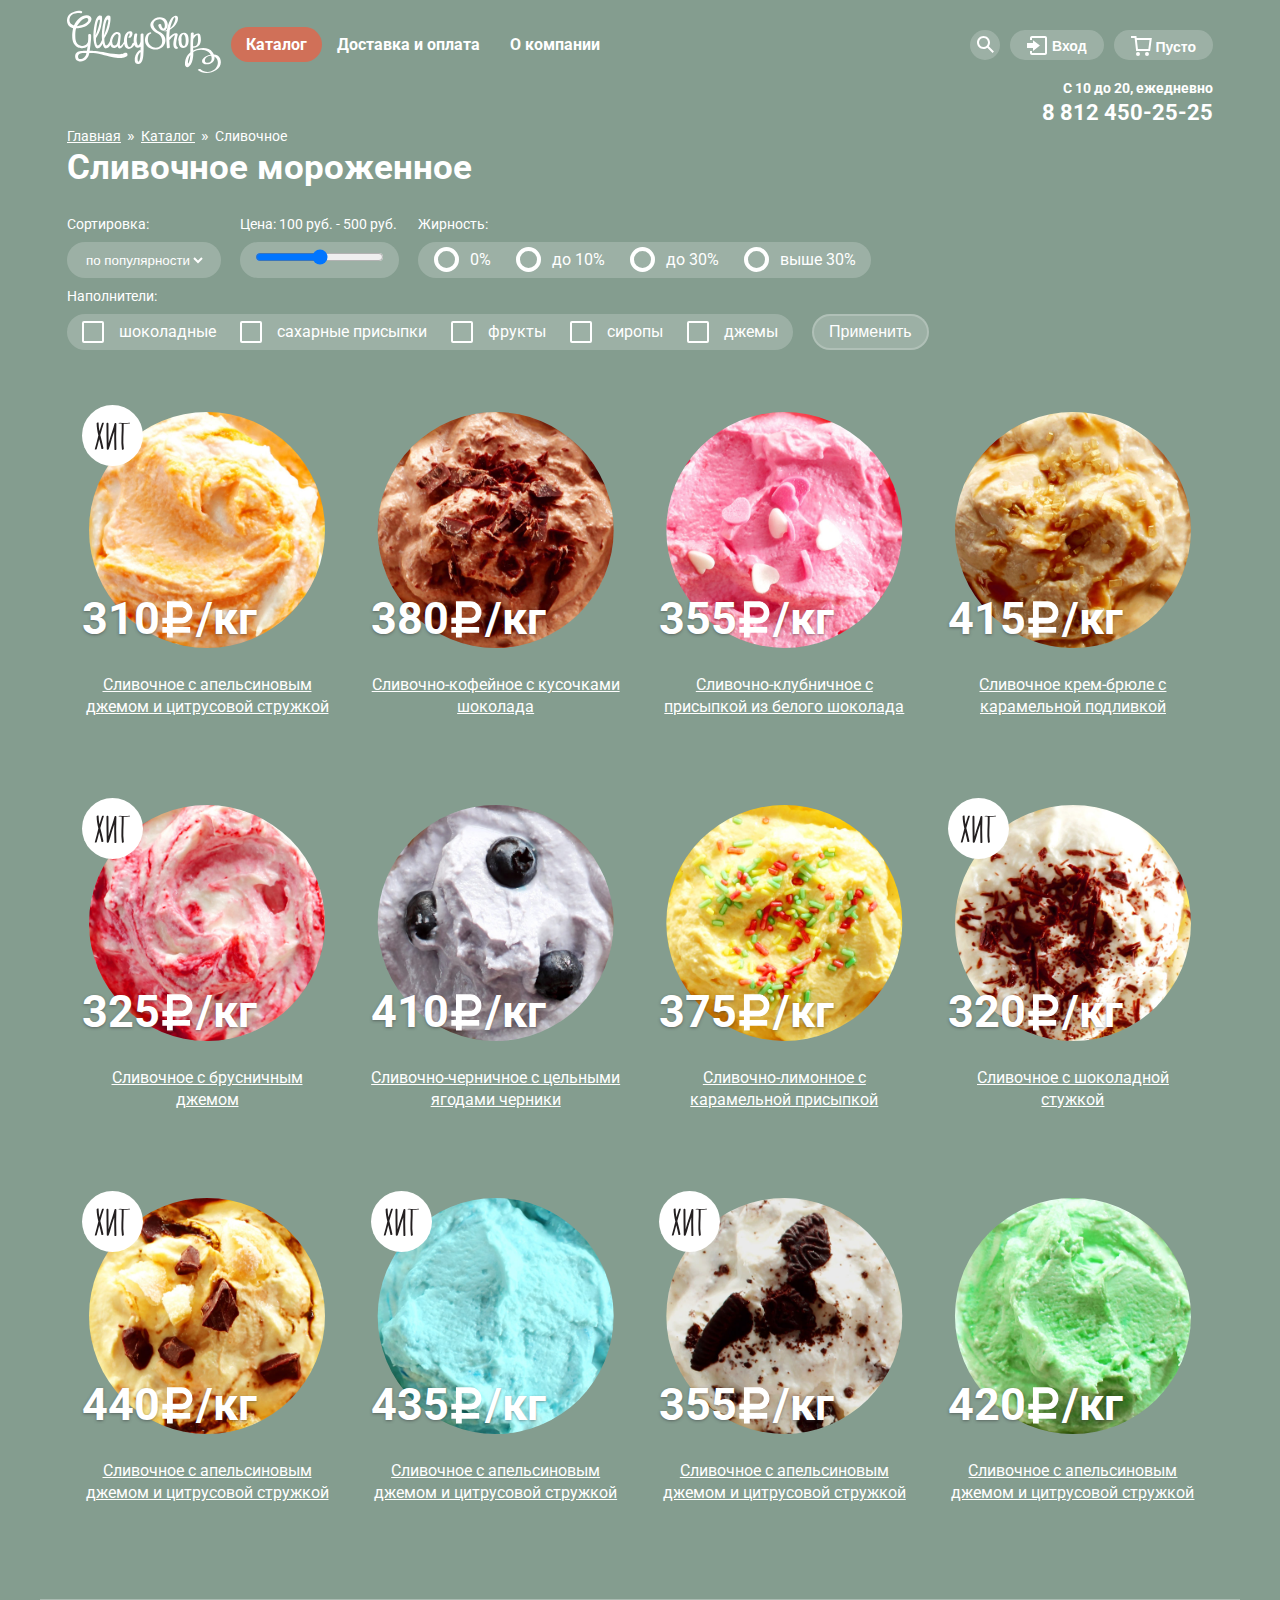
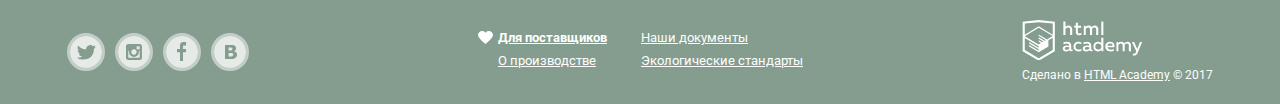
==== commit ddee1a8a: "Продолжаю работу" ====
--- a/catalog.html
+++ b/catalog.html
@@ -146,6 +146,7 @@
                 </label>
               </div>
             </div>
+            <input type="submit" name="submit" value="Применить">
 
           </form>
         </section>
--- a/css/catalog.css
+++ b/css/catalog.css
@@ -379,7 +379,7 @@
   line-height: 16px;
   color: #ffffff;
   margin-bottom: 10px;
-  padding-left: 20px;
+  /* padding-left: 20px; */
 }
 
 .forma__wrapper {
@@ -478,6 +478,24 @@
           .checkbox_label input:checked + span::before {
             display: block;
           }
+
+input[type="submit"] {
+  display: inline-block;
+  height: 36px;
+  box-sizing: border-box;
+  padding: 7px 15px;
+  background-color: rgba(255, 255, 255, 0.2);
+  border-radius: 20px;
+  border: 2px solid rgba(255, 255, 255, 0.2);
+  font-size: 16px;
+  line-height: 18px;
+  color: #ffffff;
+  cursor: pointer;
+}
+
+  input[type="submit"]:hover {
+    border: 2px solid #ffffff;
+  }
 
 /* positions */
 
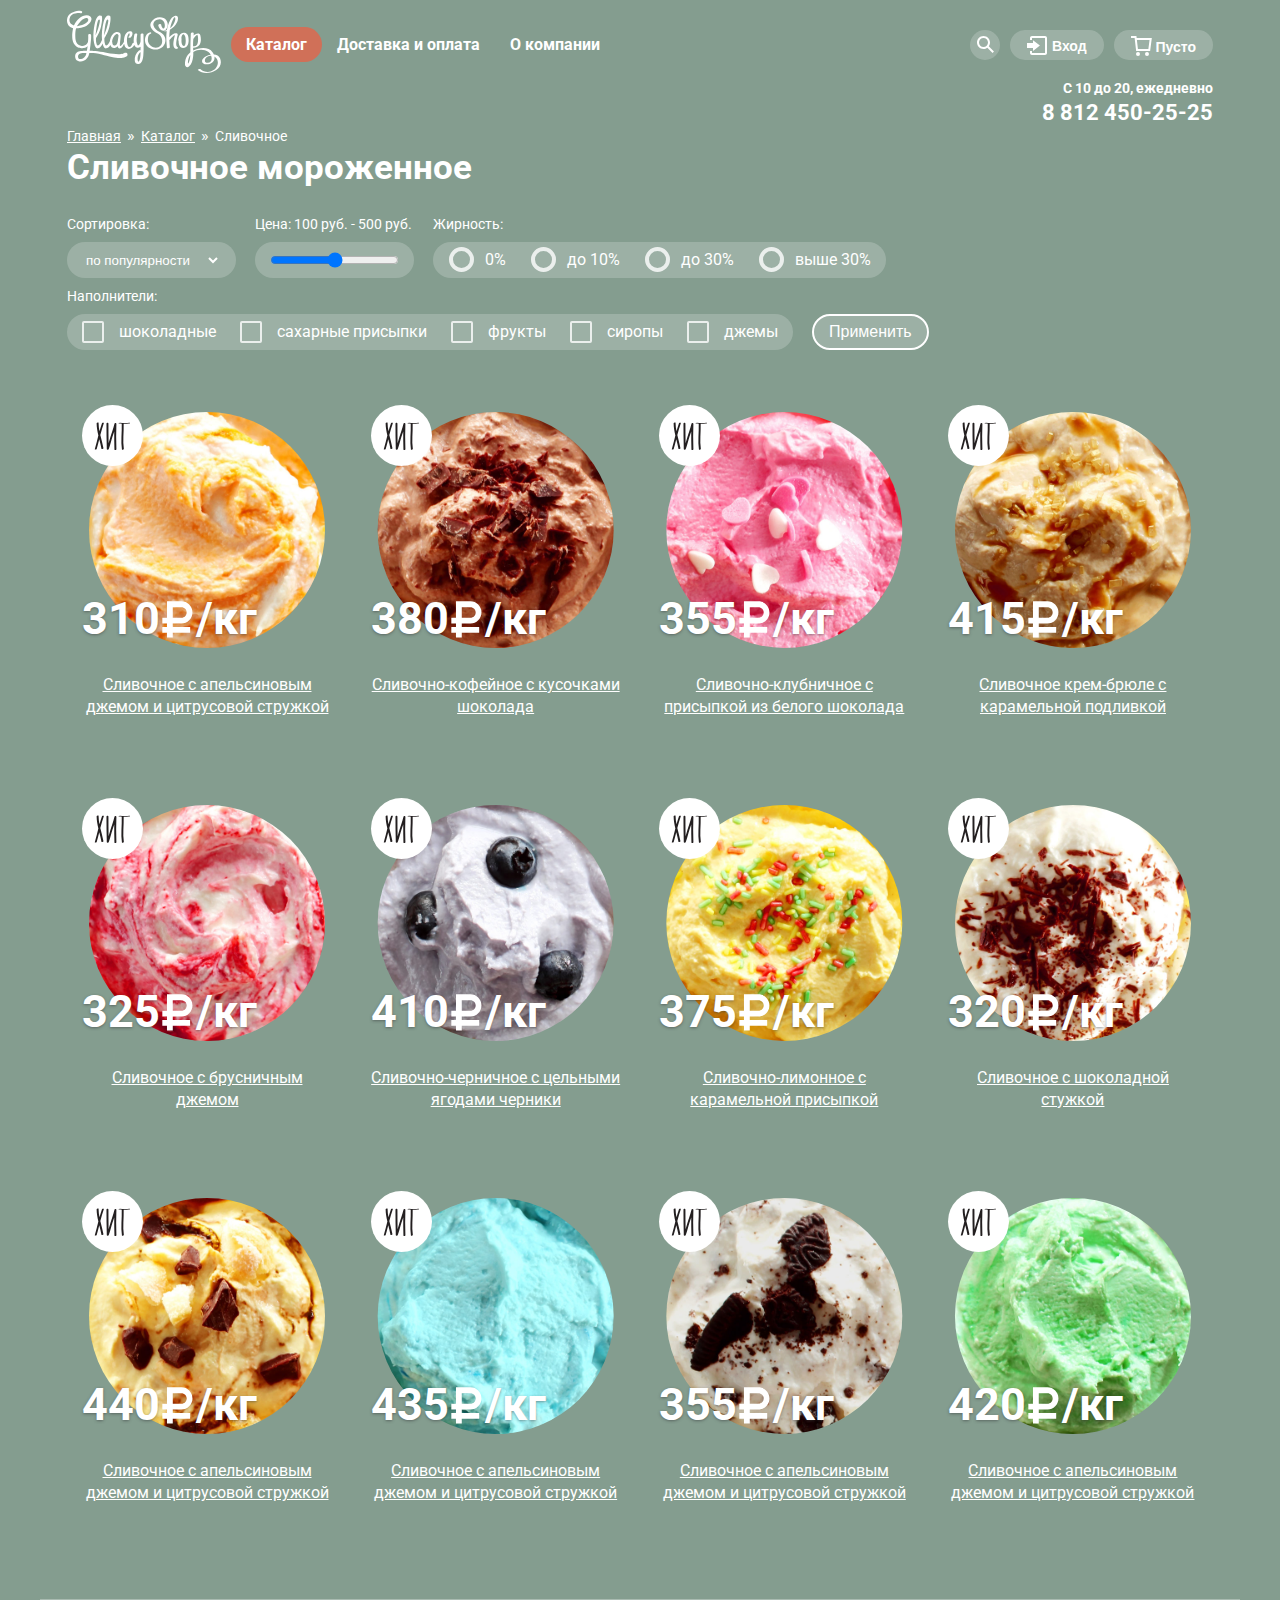
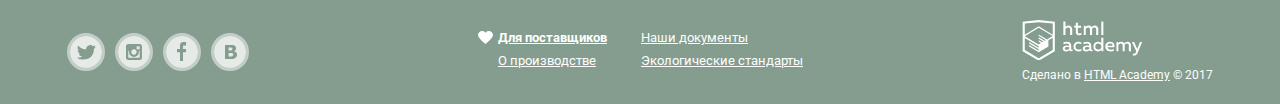
==== commit d18eb69a: "Подправил css везде" ====
--- a/catalog.html
+++ b/catalog.html
@@ -79,18 +79,20 @@
           <ul class="catalog__list">
             <li><a href="index.html">Главная</a></li>
             <li><a href="index.html">Каталог</a></li>
-            <li><a>Сливочное</a></li>
+            <li><a class="active">Сливочное</a></li>
           </ul>
           <h2 class="catalog__headline">Сливочное мороженное</h2>
         </section>
         <section class="filter">
-          <form class="filter__forma" action="index.html" method="post">
+          <form class="filter__forma" action="php/catalog.php" method="post">
             <div class="forma_item">
               <span>Сортировка:</span>
               <div class="forma__wrapper">
                 <select class="forma_select" name="forma_select">
                   <option value="по популярности">по популярности</option>
-                  <option value="по популярности">по цене</option>
+                  <option value="по популярности">сначала недорогие</option>
+                  <option value="по популярности">сначала дорогие</option>
+                  <option value="по популярности">по жирности</option>
                 </select>
               </div>
             </div>
@@ -147,7 +149,6 @@
               </div>
             </div>
             <input type="submit" name="submit" value="Применить">
-
           </form>
         </section>
         <section class="positions">
@@ -166,7 +167,7 @@
           </div>
           <div class="positions__item">
             <div class="item__img">
-              <img class="hit visually-hidden" src="img/hit.svg" alt="Хит">
+              <img class="hit" src="img/hit.svg" alt="Хит">
               <div class="item__img_mask">
                 <img class="miniature" src="img/ice_2.jpg" alt="Мороженное">
               </div>
@@ -179,7 +180,7 @@
           </div>
           <div class="positions__item">
             <div class="item__img">
-              <img class="hit visually-hidden" src="img/hit.svg" alt="Хит">
+              <img class="hit" src="img/hit.svg" alt="Хит">
               <div class="item__img_mask">
                 <img class="miniature" src="img/ice_3.jpg" alt="Мороженное">
               </div>
@@ -192,7 +193,7 @@
           </div>
           <div class="positions__item">
             <div class="item__img">
-              <img class="hit visually-hidden" src="img/hit.svg" alt="Хит">
+              <img class="hit" src="img/hit.svg" alt="Хит">
               <div class="item__img_mask">
                 <img class="miniature" src="img/ice_4.jpg" alt="Мороженное">
               </div>
@@ -218,7 +219,7 @@
           </div>
           <div class="positions__item">
             <div class="item__img">
-              <img class="hit visually-hidden" src="img/hit.svg" alt="Хит">
+              <img class="hit" src="img/hit.svg" alt="Хит">
               <div class="item__img_mask">
                 <img class="miniature" src="img/ice_6.jpg" alt="Мороженное">
               </div>
@@ -231,7 +232,7 @@
           </div>
           <div class="positions__item">
             <div class="item__img">
-              <img class="hit visually-hidden" src="img/hit.svg" alt="Хит">
+              <img class="hit" src="img/hit.svg" alt="Хит">
               <div class="item__img_mask">
                 <img class="miniature" src="img/ice_7.jpg" alt="Мороженное">
               </div>
@@ -296,7 +297,7 @@
           </div>
           <div class="positions__item">
             <div class="item__img">
-              <img class="hit visually-hidden" src="img/hit.svg" alt="Хит">
+              <img class="hit" src="img/hit.svg" alt="Хит">
               <div class="item__img_mask">
                 <img class="miniature" src="img/ice_12.jpg" alt="Мороженное">
               </div>
--- a/css/catalog.css
+++ b/css/catalog.css
@@ -159,6 +159,7 @@
               background-color: #f8f7f4;
               box-shadow: 0 20px 20px 0 rgba(0, 0, 0, 0.4);
               display: none;
+              z-index: 4;
             }
 
               .search__modal input {
@@ -218,6 +219,7 @@
           background-color: #f8f7f4;
           box-shadow: 0 20px 20px 0 rgba(0, 0, 0, 0.4);
           display: none;
+          z-index: 5;
         }
 
           .login__modal input {
@@ -351,21 +353,23 @@
           font-family: 'Roboto', Arial, sans-serif;
         }
 
-.catalog__headline {
-  font-size: 35px;
-  line-height: 41px;
-  font-weight: bold;
-  color: #ffffff;
-  margin-bottom: 28px;
-}
+          .catalog__list li a:hover {
+            color: #ffbc9e;
+          }
+
+          .catalog__list .active {
+            color: #ffffff !important;
+          }
+
+  .catalog__headline {
+    font-size: 35px;
+    line-height: 41px;
+    font-weight: bold;
+    color: #ffffff;
+    margin-bottom: 28px;
+  }
 
 /* filter */
-
-.forma_select {
-  border: 0;
-  background: none;
-  color: #ffffff;
-}
 
 .forma_item {
   margin-bottom: 10px;
@@ -373,68 +377,86 @@
   margin-right: 15px;
 }
 
-.forma_item > span {
-  display: block;
-  font-size: 14px;
-  line-height: 16px;
-  color: #ffffff;
-  margin-bottom: 10px;
-  /* padding-left: 20px; */
-}
-
-.forma__wrapper {
-  display: inline-block;
-  height: 36px;
-  box-sizing: border-box;
-  padding: 7px 15px;
-  background-color: rgba(255, 255, 255, 0.2);
-  border-radius: 20px;
-}
-
-  .radio_label {
-    position: relative;
-    margin-right: 20px;
-  }
-
-    .radio_label:last-child {
-      margin-right: 0;
-    }
-
-    .radio_label::before {
-      content: "";
-      width: 17px;
-      height: 17px;
+  .forma_item > span {
+    display: block;
+    font-size: 14px;
+    line-height: 16px;
+    color: #ffffff;
+    margin-bottom: 10px;
+    /* padding-left: 20px; */
+  }
+
+  .forma__wrapper {
+    display: inline-block;
+    height: 36px;
+    box-sizing: border-box;
+    padding: 7px 15px;
+    background-color: rgba(255, 255, 255, 0.2);
+    border-radius: 20px;
+  }
+
+    .forma_select {
+      border: 0;
       background: none;
-      border: 4px solid #ffffff;
-      border-radius: 15px;
-      position: absolute;
-      top: -3px;
-      left: 1px;
-    }
-
-      .radio_label span {
-        padding-left: 37px;
-        font-size: 16px;
-        line-height: 18px;
-        color: #ffffff;
-        position: relative;
-      }
-
-        .radio_label span::before {
-          content: "";
-          width: 9px;
-          height: 9px;
-          background: #ffffff;
-          border-radius: 15px;
-          position: absolute;
-          top: 5px;
-          left: 9px;
-          display: none;
-        }
-
-        .radio_label input:checked + span::before {
-          display: block;
-        }
+      color: #ffffff;
+    }
+
+    .forma_select:hover {
+      color: #000000;
+    }
+
+    .radio_label {
+      position: relative;
+      margin-right: 20px;
+    }
+
+      .radio_label:last-child {
+        margin-right: 0;
+      }
+
+      .radio_label::before {
+        content: "";
+        width: 17px;
+        height: 17px;
+        background: none;
+        border: 4px solid rgba(255, 255, 255, 0.8);
+        border-radius: 15px;
+        position: absolute;
+        top: -3px;
+        left: 1px;
+      }
+
+      .radio_label:hover::before {
+        border: 4px solid rgba(255, 255, 255, 1);
+      }
+
+        .radio_label span {
+          padding-left: 37px;
+          font-size: 16px;
+          line-height: 18px;
+          color: #ffffff;
+          position: relative;
+        }
+
+          .radio_label span::before {
+            content: "";
+            width: 9px;
+            height: 9px;
+            background: rgba(255, 255, 255, 0.8);
+            border-radius: 15px;
+            position: absolute;
+            top: 5px;
+            left: 9px;
+            display: none;
+          }
+
+          .radio_label span:hover::before {
+            background: rgba(255, 255, 255, 1);
+          }
+
+          .radio_label input:checked + span::before {
+            display: block;
+          }
 
     .checkbox_label {
       position: relative;
@@ -450,10 +472,14 @@
         width: 18px;
         height: 18px;
         background: none;
-        border: 2px solid #ffffff;
+        border: 2px solid rgba(255, 255, 255, 0.8);
         border-radius: 2px;
         position: absolute;
         top: -1px;
+      }
+
+      .checkbox_label:hover::before {
+        border: 2px solid rgba(255, 255, 255, 1);
       }
 
         .checkbox_label span {
@@ -472,12 +498,24 @@
             position: absolute;
             top: 0px;
             left: 1px;
+            opacity: 0.8;
             display: none;
+          }
+
+          .checkbox_label span:hover::before {
+            opacity: 1;
           }
 
           .checkbox_label input:checked + span::before {
             display: block;
           }
+
+    input[type="range"] {
+      position: relative;
+      top: 3px;
+    }
+
+
 
 input[type="submit"] {
   display: inline-block;
@@ -486,7 +524,7 @@
   padding: 7px 15px;
   background-color: rgba(255, 255, 255, 0.2);
   border-radius: 20px;
-  border: 2px solid rgba(255, 255, 255, 0.2);
+  border: 2px solid rgba(255, 255, 255, 1);
   font-size: 16px;
   line-height: 18px;
   color: #ffffff;
@@ -494,7 +532,15 @@
 }
 
   input[type="submit"]:hover {
-    border: 2px solid #ffffff;
+    border: 0;
+    background-color: rgba(255, 255, 255, 1);
+    color: #000000;
+  }
+
+  input[type="submit"]:active {
+    border: 0;
+    box-shadow: inset 0 2px 2px #696969;
+    background: #eaeaea;
   }
 
 /* positions */
@@ -505,7 +551,6 @@
   justify-content: space-between;
   flex-wrap: wrap;
 }
-
   .positions__item {
     width: 250px;
     padding: 5px 15px 20px 15px;
@@ -515,6 +560,7 @@
     background-color: rgba(255, 255, 255, 0.2);
     box-shadow: 0 20px 30px 0 rgba(0, 0, 0, 0.25);
     border-radius: 10px;
+    z-index: 3;
   }
 
     .item__img {
@@ -543,12 +589,12 @@
           top: 7px;
         }
 
+      .item__img_mask img {
+        width: 100%;
+      }
+
         .miniature {
           clip-path: circle(118px at center);
-        }
-
-        .item__img_mask img {
-          width: 100%;
         }
 
     .positions__item > span {
@@ -732,71 +778,41 @@
     margin: 0;
   }
 
-  .slider__wrapper {
-    justify-content: space-between;
-  }
-
-    .slider a {
-      margin-left: 0;
-    }
-
-  .stock__item {
-    width: 48.8%;
-    /* height: 230px; */
-  }
-
-  .positions__item {
-    width: 20%;
-  }
-
-    .miniature {
-      clip-path: circle(91px at center);
-    }
-
-    .item__img .price {
-      font-size: 25px;
-      line-height: 20px;
-    }
-
-      .price img {
-        height: 28px;
-      }
-
-    .positions__item > a {
-      padding: 12px 1px;
-    }
-
-  .advantages__item {
-    width: 47.12%;
-  }
-
-  .other {
-    align-items: stretch;
-  }
-
-    .other__news {
-      width: 48.8%;
-      height: auto;
-    }
-
-    .other__post {
-      width: 48.8%;
-      height: auto;
-    }
-
-      .post__wrapper p {
-        margin-bottom: 10px;
-      }
-
-      .post__form {
-        position: static;
-      }
-
-        .post__form input[type=email] {
-          margin-bottom: 10px;
-          width: 60%;
-        }
-
-        .post__form input[type=submit] {
-        }
-}
+    .radio_label:nth-child(1) span::before {
+      left: 10%;
+    }
+
+    .radio_label:nth-child(2) span::before {
+      left: 7%;
+    }
+
+    .radio_label:nth-child(3) span::before {
+      left: 6%;
+    }
+
+    .radio_label:nth-child(4) span::before {
+      left: 5%;
+    }
+
+    .positions__item {
+      width: 20%;
+    }
+
+      .positions__item > a {
+        padding: 12px 1px;
+      }
+
+        .item__img .price {
+          font-size: 25px;
+          line-height: 20px;
+        }
+
+          .price img {
+            height: 28px;
+          }
+
+        .miniature {
+          clip-path: circle(87px at center);
+        }
+
+}
